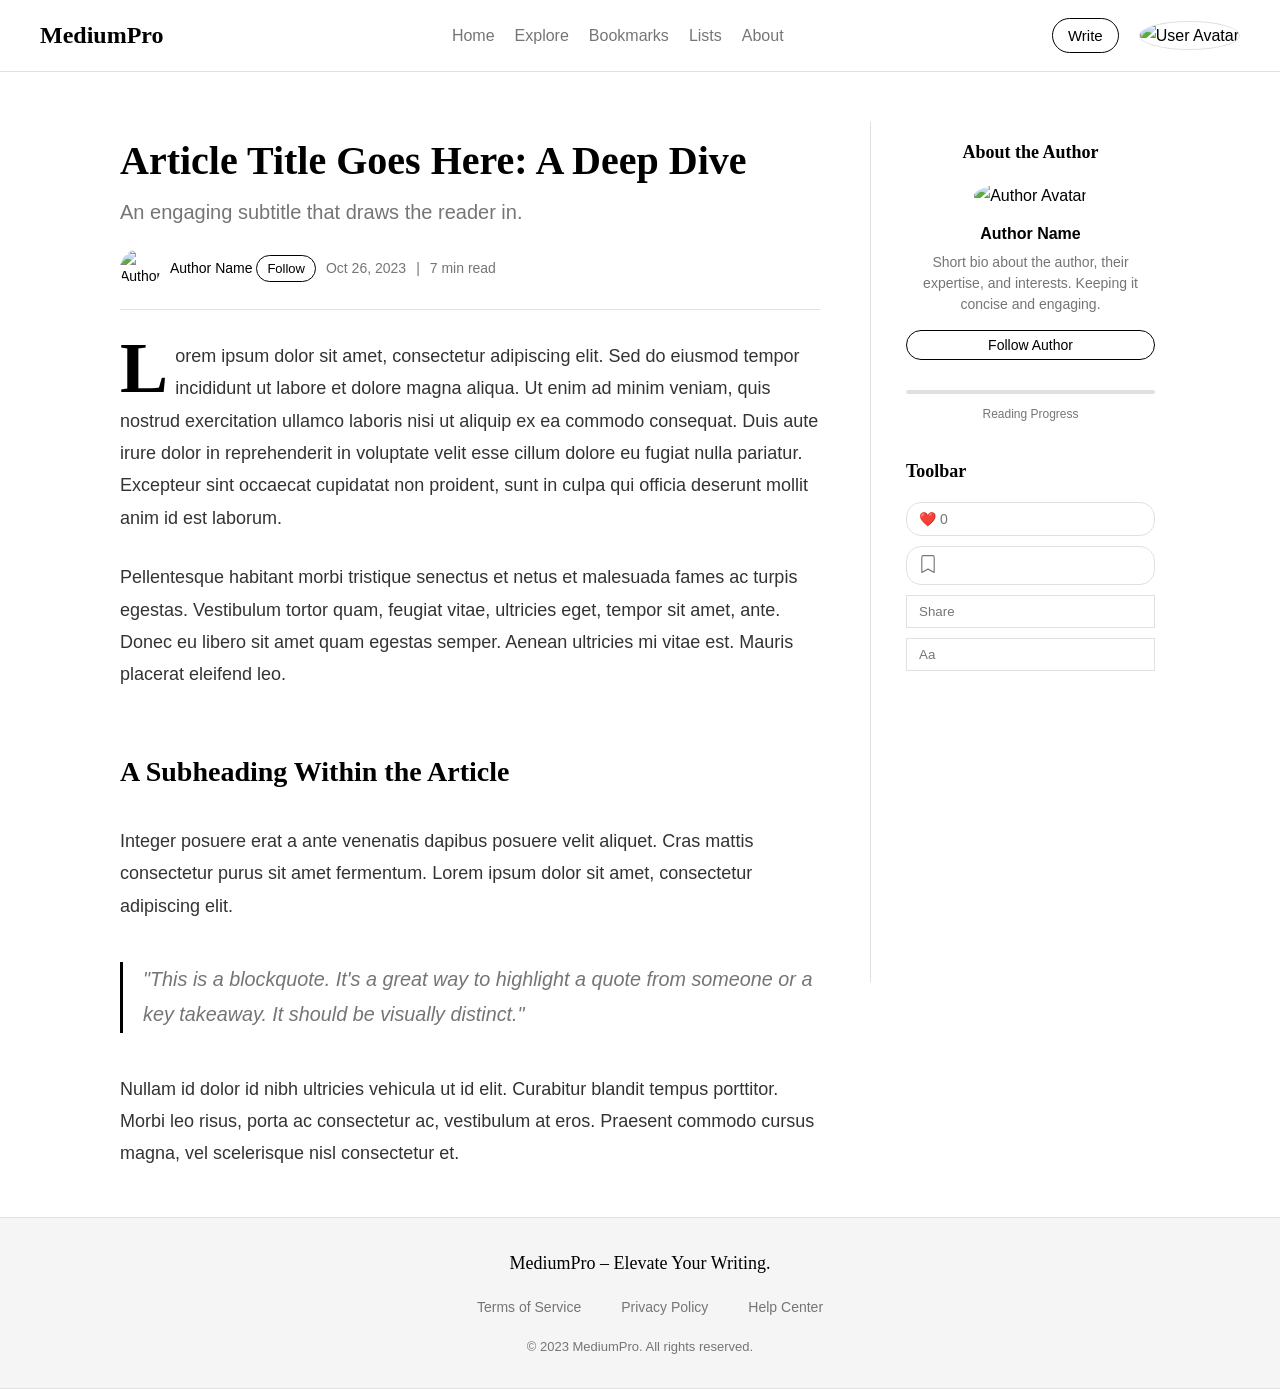
==== article.html @ f24d194e "feat: Implement MediumPro UI foundation and core features This commit establishes the foundational H" ====
<!DOCTYPE html>
<html lang="en">
<head>
    <meta charset="UTF-8">
    <meta name="viewport" content="width=device-width, initial-scale=1.0">
    <title>Article Title - MediumPro</title>
    <link rel="stylesheet" href="style.css">
</head>
<body>
<header>
    <div class="container header-flex">
        <div class="logo">
            <a href="index.html">MediumPro</a>
        </div>
        <nav>
            <ul>
                <li><a href="index.html">Home</a></li>
                <li><a href="#">Explore</a></li>
                <li><a href="#">Bookmarks</a></li>
                <li><a href="#">Lists</a></li>
                <li><a href="#">About</a></li>
            </ul>
        </nav>
        <div class="header-actions">
            <button class="write-button">Write</button>
            <div class="user-avatar-dropdown">
                <img src="https://via.placeholder.com/40" alt="User Avatar" class="avatar">
                <!-- Dropdown content will be added later -->
            </div>
        </div>
    </div>
</header>

<main class="article-page container"> <!-- Add .container for max-width, but override for full-width column if needed -->
    <div class="article-content-wrapper">
        <article class="main-article-content">
            <header class="article-header">
                <h1>Article Title Goes Here: A Deep Dive</h1>
                <p class="article-subtitle">An engaging subtitle that draws the reader in.</p>
                <div class="article-meta-detailed">
                    <div class="author-info-detailed">
                        <img src="https://via.placeholder.com/40" alt="Author Avatar" class="author-avatar-detailed">
                        <div>
                            <span>Author Name</span>
                            <button class="follow-button-article">Follow</button>
                        </div>
                    </div>
                    <span>Oct 26, 2023</span> | <span>7 min read</span>
                </div>
            </header>

            <div class="article-body">
                <p><span class="drop-cap">L</span>orem ipsum dolor sit amet, consectetur adipiscing elit. Sed do eiusmod tempor incididunt ut labore et dolore magna aliqua. Ut enim ad minim veniam, quis nostrud exercitation ullamco laboris nisi ut aliquip ex ea commodo consequat. Duis aute irure dolor in reprehenderit in voluptate velit esse cillum dolore eu fugiat nulla pariatur. Excepteur sint occaecat cupidatat non proident, sunt in culpa qui officia deserunt mollit anim id est laborum.</p>
                <p>Pellentesque habitant morbi tristique senectus et netus et malesuada fames ac turpis egestas. Vestibulum tortor quam, feugiat vitae, ultricies eget, tempor sit amet, ante. Donec eu libero sit amet quam egestas semper. Aenean ultricies mi vitae est. Mauris placerat eleifend leo.</p>
                <h2>A Subheading Within the Article</h2>
                <p>Integer posuere erat a ante venenatis dapibus posuere velit aliquet. Cras mattis consectetur purus sit amet fermentum. Lorem ipsum dolor sit amet, consectetur adipiscing elit.</p>
                <blockquote>
                    "This is a blockquote. It's a great way to highlight a quote from someone or a key takeaway. It should be visually distinct."
                </blockquote>
                <p>Nullam id dolor id nibh ultricies vehicula ut id elit. Curabitur blandit tempus porttitor. Morbi leo risus, porta ac consectetur ac, vestibulum at eros. Praesent commodo cursus magna, vel scelerisque nisl consectetur et.</p>
            </div>
        </article>

        <aside class="sticky-sidebar">
            <div class="sidebar-content">
                <div class="author-bio-sidebar">
                    <h4>About the Author</h4>
                    <img src="https://via.placeholder.com/60" alt="Author Avatar" class="author-avatar-bio">
                    <h5>Author Name</h5>
                    <p>Short bio about the author, their expertise, and interests. Keeping it concise and engaging.</p>
                    <button class="follow-button">Follow Author</button>
                </div>
                <div class="reading-progress">
                    <div class="progress-bar-container">
                        <div class="progress-bar" id="articleProgressBar"></div>
                    </div>
                    <span>Reading Progress</span>
                </div>
                 <div class="floating-toolbar-placeholder-sidebar">
                    <h4>Toolbar</h4>
                    <button class="clap-button">❤️ <span class="clap-count-val">0</span></button>
                    <button class="bookmark-button">
                        <svg xmlns="http://www.w3.org/2000/svg" width="16" height="16" fill="currentColor" class="bi bi-bookmark" viewBox="0 0 16 16">
                            <path d="M2 2a2 2 0 0 1 2-2h8a2 2 0 0 1 2 2v13.5a.5.5 0 0 1-.777.416L8 13.101l-5.223 2.815A.5.5 0 0 1 2 15.5V2zm2-1a1 1 0 0 0-1 1v12.566l4.723-2.482a.5.5 0 0 1 .554 0L13 14.566V2a1 1 0 0 0-1-1H4z"/>
                        </svg>
                    </button>
                     <button class="share-button">Share</button>
                     <button class="font-size-button">Aa</button>
                </div>
            </div>
        </aside>
    </div>

    <!-- Floating toolbar (alternative position, could be activated by JS on scroll) -->
    <!-- For now, the elements are in the sidebar for simplicity -->
    <!-- <div class="floating-toolbar-bottom"> ... </div> -->
</main>

<footer>
    <div class="container footer-content">
        <p class="footer-logo">MediumPro – Elevate Your Writing.</p>
        <nav class="footer-nav">
            <ul>
                <li><a href="#">Terms of Service</a></li>
                <li><a href="#">Privacy Policy</a></li>
                <li><a href="#">Help Center</a></li>
            </ul>
        </nav>
        <p class="copyright">&copy; 2023 MediumPro. All rights reserved.</p>
    </div>
</footer>

    <script src="script.js"></script>
</body>
</html>
---- style.css ----
/* Basic Reset - Ensure this is at the top */
* {
    margin: 0;
    padding: 0;
    box-sizing: border-box;
}

body {
    /* Font Choices */
    /* Headlines: Bold serif (e.g., Charter, Georgia) */
    /* Body Text: Clean sans-serif (e.g., Inter, Helvetica Neue) */
    font-family: 'Helvetica Neue', Helvetica, Arial, sans-serif; /* Default body font */
    color: var(--black);
    background-color: var(--white);
    line-height: 1.7; /* Generous line height for readability */
    -webkit-font-smoothing: antialiased; /* Smoother fonts on WebKit */
    -moz-osx-font-smoothing: grayscale; /* Smoother fonts on Firefox */
}

/* Monochrome Palette Variables - Ensure this is defined */
:root {
    --black: #000000;
    --white: #FFFFFF;
    --background-accent: #F5F5F5;
    --divider-color: #E0E0E0;
    --text-light-gray: #757575;
    --dark-background: #111111;
    --dark-text: #EEEEEE;
    /* Font Stacks */
    --font-serif: Georgia, 'Times New Roman', Times, serif;
    --font-sans-serif: 'Helvetica Neue', Helvetica, Arial, sans-serif;
}

/* Apply serif font to headlines */
h1, h2, h3, h4, h5, h6 {
    font-family: var(--font-serif);
    font-weight: bold; /* Bold for authority */
    margin-bottom: 0.75em; /* Generous whitespace */
}

/* Specific headline styles if not already covered */
.logo a {
    font-family: var(--font-serif); /* MediumPro logo */
    font-size: 24px;
    font-weight: bold;
    color: var(--black);
}

.featured-article h1 {
    font-family: var(--font-serif);
    font-size: 48px; /* Already set, but ensure serif */
    line-height: 1.2;
}

.article-feed h2 {
    font-family: var(--font-serif);
    font-size: 32px; /* Already set, but ensure serif */
}

.article-card h3 {
    font-family: var(--font-serif);
    font-size: 22px; /* Already set, but ensure serif */
    line-height: 1.3;
}

/* Body text elements to use sans-serif explicitly if needed */
p, .excerpt, .article-metadata, nav ul li a, .card-meta, button, input, textarea, label {
    font-family: var(--font-sans-serif);
}

/* Line Length Control & Whitespace */
/* Apply to main content areas like article bodies and descriptions */
.container, .article-page article {
    max-width: 700px; /* Optimal reading comfort for main text column */
    margin-left: auto;
    margin-right: auto;
}

/* Override for full-width elements if .container is too narrow for them */
.header-flex, .hero-section .container /* Allow hero to be wider if design implies */ {
    max-width: 1200px; /* Previous container width for layout */
}
/* For article page, the main article text should be constrained */
.article-page > article { /* Direct child selector for article content */
    max-width: 700px;
    margin-left: auto;
    margin-right: auto;
    padding: 20px 0; /* Generous vertical padding */
}


/* Ensure a general padding for sections to contribute to whitespace */
section {
    padding-top: 40px;
    padding-bottom: 40px;
}

/* Adjustments for dark mode typography if needed */
body.dark-mode {
    color: var(--dark-text);
    background-color: var(--dark-background);
}

body.dark-mode .logo a,
body.dark-mode h1, body.dark-mode h2, body.dark-mode h3, body.dark-mode h4, body.dark-mode h5, body.dark-mode h6 {
    color: var(--dark-text);
}

body.dark-mode .featured-article h1 a {
    color: var(--dark-text);
}
body.dark-mode .article-card h3 a {
    color: var(--dark-text);
}

body.dark-mode nav ul li a {
    color: var(--text-light-gray); /* Or a slightly brighter gray for dark mode nav */
}
body.dark-mode nav ul li a:hover {
    color: var(--dark-text);
}

body.dark-mode .excerpt {
    color: #bbb; /* Adjust if current #aaa is too dark/light */
}

body.dark-mode .article-metadata, body.dark-mode .card-meta {
    color: #aaa;
}

/* Default link styles - ensure they are clear */
a {
    color: var(--black);
    text-decoration: none;
    font-weight: normal; /* Ensure links aren't bold by default unless specified */
}
a:hover {
    text-decoration: underline;
}
body.dark-mode a {
    color: var(--dark-text);
}

/* Re-check button font inheritance */
button {
    font-family: var(--font-sans-serif); /* Ensure buttons use sans-serif */
}

/* Basic structure for header, main, footer for now */
header, footer {
    padding: 20px;
    border-bottom: 1px solid var(--divider-color); /* Example of divider */
}

body.dark-mode header, body.dark-mode footer {
    border-bottom: 1px solid var(--black); /* Darker divider in dark mode */
}


main {
    padding: 20px;
}

/* Utility classes for theme */
.bg-accent {
    background-color: var(--background-accent);
}

.divider {
    border-bottom: 1px solid var(--divider-color);
}


/* All UI elements should be grayscale by default.
   Specific styles for buttons, icons will be added later
   but their base color should adhere to the monochrome theme. */
button, input, textarea {
    font-family: inherit;
    color: var(--black);
    background-color: var(--white);
    border: 1px solid var(--black); /* Default border for elements */
}

body.dark-mode button,
body.dark-mode input,
body.dark-mode textarea {
    color: var(--dark-text);
    background-color: var(--dark-background);
    border: 1px solid var(--dark-text);
}

/* Header Styles */
header {
    background-color: var(--white);
    border-bottom: 1px solid var(--divider-color);
    padding: 15px 0; /* Adjusted from previous 20px */
}

body.dark-mode header {
    background-color: var(--dark-background);
    border-bottom: 1px solid var(--black); /* Darker divider in dark mode */
}

.header-flex {
    display: flex;
    justify-content: space-between;
    align-items: center;
}

nav ul {
    list-style: none;
    display: flex;
}

nav ul li {
    margin-left: 20px;
}

nav ul li a {
    /* font-family is now var(--font-sans-serif) from above */
    color: var(--text-light-gray); /* Lighter for nav links */
    font-size: 16px;
}

nav ul li a:hover {
    color: var(--black);
    text-decoration: none;
}

.header-actions {
    display: flex;
    align-items: center;
}

.write-button {
    /* font-family is now var(--font-sans-serif) from above */
    background-color: var(--white);
    color: var(--black);
    border: 1px solid var(--black);
    padding: 8px 15px;
    border-radius: 20px; /* Rounded button */
    cursor: pointer;
    margin-right: 20px;
    font-size: 15px;
}

.write-button:hover {
    background-color: var(--black);
    color: var(--white);
}

body.dark-mode .write-button {
    background-color: var(--dark-background);
    color: var(--dark-text);
    border: 1px solid var(--dark-text);
}

body.dark-mode .write-button:hover {
    background-color: var(--dark-text);
    color: var(--dark-background);
}

.user-avatar-dropdown .avatar {
    width: 40px;
    height: 40px;
    border-radius: 50%;
    cursor: pointer;
    border: 1px solid var(--divider-color);
}

body.dark-mode .user-avatar-dropdown .avatar {
    border: 1px solid var(--text-light-gray);
}

/* Hero Section Styles */
.hero-section {
    background-color: var(--background-accent); /* Subtle accent background */
    padding: 60px 0; /* Adjusted from section default */
    text-align: center; /* Center the content */
}

body.dark-mode .hero-section {
    background-color: var(--black); /* Darker accent for dark mode */
}

/* .featured-article h1 already handled by global h1 and specific .featured-article h1 styles */
/* .article-metadata already handled by global p, .excerpt... rule */

/* Ensure the link in h1 is black in light mode and white in dark mode */
/* body .featured-article h1 a - covered by body.dark-mode .featured-article h1 a and default a */


/* Article Feed Styles */
.article-feed {
    padding: 40px 0; /* Adjusted from section default */
}

/* .article-feed h2 already handled by global h2 and specific .article-feed h2 styles */

.feed-grid {
    display: grid;
    grid-template-columns: repeat(auto-fill, minmax(300px, 1fr)); /* Responsive grid */
    gap: 30px;
}

.article-card {
    background-color: var(--white);
    border: 1px solid var(--divider-color);
    border-radius: 8px;
    overflow: hidden; /* Ensures content respects border radius */
    transition: box-shadow 0.3s ease, border-color 0.3s ease;
    box-shadow: 0 2px 5px rgba(0,0,0,0.05);
}

.article-card:hover {
    border-color: var(--black);
    box-shadow: 0 4px 10px rgba(0,0,0,0.1);
}

body.dark-mode .article-card {
    background-color: var(--dark-background);
    border: 1px solid var(--text-light-gray);
    box-shadow: 0 2px 5px rgba(255,255,255,0.05);
}

body.dark-mode .article-card:hover {
    border-color: var(--dark-text);
    box-shadow: 0 4px 10px rgba(255,255,255,0.1);
}

.card-content {
    padding: 20px;
}

/* .article-card h3 already handled by global h3 and specific .article-card h3 styles */
/* .excerpt already handled by global p, .excerpt... rule */

.author-info {
    display: flex;
    align-items: center;
    margin-bottom: 15px;
    font-size: 14px;
    color: var(--black);
    font-family: var(--font-sans-serif); /* Explicitly sans-serif */
}

body.dark-mode .author-info {
    color: var(--dark-text);
}

.author-avatar {
    width: 30px;
    height: 30px;
    border-radius: 50%;
    margin-right: 10px;
    border: 1px solid var(--divider-color);
}

body.dark-mode .author-avatar {
    border-color: var(--text-light-gray);
}

/* .card-meta already handled by global p, .excerpt... rule */

.clap-count {
    /* Style for clap count, potentially with icon later */
}

/* Functional UI Elements */

/* Search Bar */
.search-bar {
    display: flex;
    align-items: center;
    margin-right: 15px;
}

.search-bar input[type="search"] {
    padding: 8px 12px;
    border: 1px solid var(--divider-color);
    border-right: none;
    border-radius: 20px 0 0 20px; /* Rounded input left side */
    font-size: 14px;
    background-color: var(--background-accent);
    color: var(--black);
    outline: none;
}

.search-bar input[type="search"]::placeholder {
    color: var(--text-light-gray);
}

.search-bar button[type="submit"] {
    padding: 8px 10px;
    border: 1px solid var(--divider-color);
    border-left: none;
    background-color: var(--background-accent);
    color: var(--black);
    cursor: pointer;
    border-radius: 0 20px 20px 0; /* Rounded button right side */
    display: flex;
    align-items: center;
    justify-content: center;
}

.search-bar button[type="submit"] svg {
    fill: var(--black);
}

body.dark-mode .search-bar input[type="search"] {
    background-color: #222; /* Darker accent for search input */
    color: var(--dark-text);
    border-color: var(--text-light-gray);
}

body.dark-mode .search-bar input[type="search"]::placeholder {
    color: #888;
}

body.dark-mode .search-bar button[type="submit"] {
    background-color: #222;
    color: var(--dark-text);
    border-color: var(--text-light-gray);
}

body.dark-mode .search-bar button[type="submit"] svg {
    fill: var(--dark-text);
}

/* Dark Mode Toggle Button */
.dark-mode-toggle {
    padding: 8px 12px;
    border: 1px solid var(--black);
    border-radius: 20px;
    background-color: var(--white);
    color: var(--black);
    cursor: pointer;
    font-size: 14px;
    margin-right: 15px;
    font-family: var(--font-sans-serif); /* Ensure sans-serif */
}

.dark-mode-toggle:hover {
    background-color: var(--black);
    color: var(--white);
}

body.dark-mode .dark-mode-toggle {
    background-color: var(--dark-background);
    color: var(--dark-text);
    border: 1px solid var(--dark-text);
}

body.dark-mode .dark-mode-toggle:hover {
    background-color: var(--dark-text);
    color: var(--dark-background);
}

/* Action Buttons on Cards */
.card-actions {
    display: flex;
    align-items: center;
    gap: 10px; /* Space between buttons */
    margin-top: 15px; /* Space above the buttons */
    padding-top: 15px;
    border-top: 1px solid var(--divider-color);
}

body.dark-mode .card-actions {
    border-top-color: var(--text-light-gray);
}

.follow-button, .clap-button, .bookmark-button {
    padding: 6px 12px;
    border-radius: 15px;
    font-size: 14px;
    cursor: pointer;
    background-color: transparent;
    display: inline-flex;
    align-items: center;
    justify-content: center;
    font-family: var(--font-sans-serif); /* Ensure sans-serif */
}

/* Follow Button: Outlined black */
.follow-button {
    border: 1px solid var(--black);
    color: var(--black);
}

.follow-button:hover {
    background-color: var(--black);
    color: var(--white);
}

body.dark-mode .follow-button {
    border: 1px solid var(--dark-text);
    color: var(--dark-text);
}

body.dark-mode .follow-button:hover {
    background-color: var(--dark-text);
    color: var(--dark-background);
}

/* Clap Button: Animated fill-from-bottom (placeholder styling for now) */
.clap-button {
    border: 1px solid var(--text-light-gray);
    color: var(--text-light-gray);
    gap: 5px; /* Space between icon and count */
}

.clap-button:hover {
    border-color: var(--black);
    color: var(--black);
}

/* Basic fill effect on hover for now, true animation later */
.clap-button.clapped, .clap-button:active {
    background-color: var(--black); /* Simulating fill */
    color: var(--white);
    border-color: var(--black);
}


body.dark-mode .clap-button {
    border-color: #888;
    color: #888;
}

body.dark-mode .clap-button:hover {
    border-color: var(--dark-text);
    color: var(--dark-text);
}

body.dark-mode .clap-button.clapped, body.dark-mode .clap-button:active {
    background-color: var(--dark-text);
    color: var(--dark-background);
    border-color: var(--dark-text);
}


/* Bookmark Button: Simple bookmark icon */
.bookmark-button {
    border: 1px solid transparent; /* Borderless, icon only */
    color: var(--text-light-gray);
    padding: 5px; /* Small padding for icon */
}

.bookmark-button svg {
    width: 18px; /* Slightly larger icon */
    height: 18px;
    fill: currentColor;
}

.bookmark-button:hover, .bookmark-button.bookmarked {
    color: var(--black);
}

body.dark-mode .bookmark-button {
    color: #888;
}

body.dark-mode .bookmark-button:hover, body.dark-mode .bookmark-button.bookmarked {
    color: var(--dark-text);
}

/* Remove clap count from .card-meta if it's now in .clap-button */
.card-meta .clap-count {
    display: none;
}

/* Article Page Design */
.article-page.container {
    max-width: 1100px; /* Wider container for article page layout with sidebar */
}

.article-content-wrapper {
    display: flex;
    gap: 40px; /* Space between article and sidebar */
    padding-top: 30px;
}

.main-article-content {
    flex: 3; /* Article takes more space */
    max-width: 700px; /* Constrain text width for readability */
    margin: 0 auto; /* Center if sidebar is not present or on small screens */
}

.article-header {
    margin-bottom: 30px;
    border-bottom: 1px solid var(--divider-color);
    padding-bottom: 20px;
}

body.dark-mode .article-header {
    border-bottom-color: var(--text-light-gray);
}

.article-header h1 {
    font-size: 40px; /* Slightly smaller than hero headline */
    font-family: var(--font-serif);
    color: var(--black);
    line-height: 1.2;
    margin-bottom: 10px;
}

.article-subtitle {
    font-size: 20px;
    color: var(--text-light-gray);
    font-family: var(--font-sans-serif);
    margin-bottom: 20px;
}

.article-meta-detailed {
    font-size: 14px;
    color: var(--text-light-gray);
    display: flex;
    align-items: center;
    gap: 10px;
}

.author-info-detailed {
    display: flex;
    align-items: center;
    gap: 10px;
    color: var(--black);
}
body.dark-mode .author-info-detailed {
    color: var(--dark-text);
}

.author-avatar-detailed {
    width: 40px;
    height: 40px;
    border-radius: 50%;
}

.follow-button-article { /* Specific follow button for article header */
    font-size: 13px;
    padding: 5px 10px;
    border: 1px solid var(--black);
    color: var(--black);
    background-color: transparent;
    border-radius: 15px;
    cursor: pointer;
    font-family: var(--font-sans-serif);
}
.follow-button-article:hover {
    background-color: var(--black);
    color: var(--white);
}
body.dark-mode .follow-button-article {
    border-color: var(--dark-text);
    color: var(--dark-text);
}
body.dark-mode .follow-button-article:hover {
    background-color: var(--dark-text);
    color: var(--dark-background);
}


body.dark-mode .article-header h1 {
    color: var(--dark-text);
}
body.dark-mode .article-subtitle, body.dark-mode .article-meta-detailed {
    color: #aaa;
}


.article-body {
    font-size: 18px; /* Comfortable reading size */
    line-height: 1.8; /* Increased line height for article body */
    color: #333; /* Slightly softer black for body text */
}

body.dark-mode .article-body {
    color: #ccc; /* Softer white for dark mode body text */
}

.article-body p {
    margin-bottom: 1.5em;
    font-family: var(--font-sans-serif); /* Ensure sans-serif for body */
}

.article-body h2 { /* Subheadings within article */
    font-size: 28px;
    font-family: var(--font-serif);
    margin-top: 2em;
    margin-bottom: 1em;
    color: var(--black);
}
body.dark-mode .article-body h2 {
    color: var(--dark-text);
}

.drop-cap {
    float: left;
    font-size: 4em; /* Large drop cap */
    line-height: 0.8em;
    margin-right: 0.1em;
    margin-bottom: -0.1em; /* Adjust alignment */
    font-family: var(--font-serif);
    color: var(--black);
    font-weight: bold;
}
body.dark-mode .drop-cap {
    color: var(--dark-text);
}

blockquote {
    margin: 2em 0;
    padding-left: 20px;
    border-left: 3px solid var(--black);
    font-style: italic;
    font-size: 1.1em; /* Slightly larger for emphasis */
    color: var(--text-light-gray);
}
body.dark-mode blockquote {
    border-left-color: var(--dark-text);
    color: #aaa;
}

/* Sticky Sidebar */
.sticky-sidebar {
    flex: 1;
    max-width: 300px; /* Max width for sidebar */
    position: sticky;
    top: 20px; /* Adjust based on header height if header is also sticky */
    height: calc(100vh - 40px); /* Example height, adjust as needed */
    overflow-y: auto; /* If content overflows */
    padding-left: 20px; /* Some space from the article */
    border-left: 1px solid var(--divider-color);
}

body.dark-mode .sticky-sidebar {
    border-left-color: var(--text-light-gray);
}

.sidebar-content {
    padding: 15px;
}
.sidebar-content h4 {
    font-family: var(--font-serif);
    font-size: 18px;
    margin-bottom: 15px;
    color: var(--black);
}
body.dark-mode .sidebar-content h4 {
    color: var(--dark-text);
}


.author-bio-sidebar {
    margin-bottom: 30px;
    text-align: center; /* Center bio content */
}
.author-avatar-bio {
    width: 80px;
    height: 80px;
    border-radius: 50%;
    margin-bottom: 10px;
}
.author-bio-sidebar h5 {
    font-size: 16px;
    font-family: var(--font-sans-serif); /* Name can be sans-serif here */
    font-weight: bold;
    margin-bottom: 5px;
    color: var(--black);
}
.author-bio-sidebar p {
    font-size: 14px;
    color: var(--text-light-gray);
    margin-bottom: 15px;
    line-height: 1.5;
}
body.dark-mode .author-bio-sidebar h5 {
    color: var(--dark-text);
}
body.dark-mode .author-bio-sidebar p {
    color: #aaa;
}
/* Use existing .follow-button style or create a new one if needed */
.author-bio-sidebar .follow-button {
    width: 100%; /* Full width follow button */
}


/* Reading Progress Indicator */
.reading-progress {
    margin-bottom: 30px;
    text-align: center;
}
.progress-bar-container {
    width: 100%;
    height: 4px;
    background-color: var(--divider-color);
    border-radius: 2px;
    margin-bottom: 5px;
}
.progress-bar {
    width: 0%; /* Will be updated by JS */
    height: 100%;
    background-color: var(--black);
    border-radius: 2px;
}
body.dark-mode .progress-bar {
    background-color: var(--dark-text);
}
.reading-progress span {
    font-size: 12px;
    color: var(--text-light-gray);
}

/* Floating Toolbar (Placeholder in Sidebar) */
.floating-toolbar-placeholder-sidebar {
    /* Styles for the toolbar elements if they are kept in sidebar */
}
.floating-toolbar-placeholder-sidebar button {
    display: block; /* Stack buttons */
    width: 100%;
    margin-bottom: 10px;
    text-align: left;
    font-family: var(--font-sans-serif);
}
.floating-toolbar-placeholder-sidebar .clap-button,
.floating-toolbar-placeholder-sidebar .bookmark-button,
.floating-toolbar-placeholder-sidebar .share-button,
.floating-toolbar-placeholder-sidebar .font-size-button {
    border: 1px solid var(--divider-color);
    padding: 8px 12px;
    color: var(--text-light-gray);
    background-color: var(--white);
}
.floating-toolbar-placeholder-sidebar .bookmark-button svg {
    fill: var(--text-light-gray);
}

.floating-toolbar-placeholder-sidebar button:hover {
    border-color: var(--black);
    color: var(--black);
}
.floating-toolbar-placeholder-sidebar button:hover svg {
    fill: var(--black);
}

body.dark-mode .floating-toolbar-placeholder-sidebar button {
    border-color: var(--text-light-gray);
    color: #aaa;
    background-color: var(--dark-background);
}
body.dark-mode .floating-toolbar-placeholder-sidebar .bookmark-button svg {
    fill: #aaa;
}
body.dark-mode .floating-toolbar-placeholder-sidebar button:hover {
    border-color: var(--dark-text);
    color: var(--dark-text);
}
body.dark-mode .floating-toolbar-placeholder-sidebar button:hover svg {
    fill: var(--dark-text);
}


/* Responsive: On smaller screens, stack article and sidebar */
@media (max-width: 992px) {
    .article-content-wrapper {
        flex-direction: column;
    }
    .main-article-content {
        width: 100%;
        max-width: 100%; /* Allow full width */
        margin: 0;
    }
    .sticky-sidebar {
        position: static; /* Disable sticky */
        height: auto;
        max-width: 100%;
        border-left: none;
        padding-left: 0;
        border-top: 1px solid var(--divider-color);
        margin-top: 30px;
        padding-top: 30px;
    }
    body.dark-mode .sticky-sidebar {
        border-top-color: var(--text-light-gray);
    }
}

/* Footer Styles */
footer {
    background-color: var(--background-accent); /* Light gray background */
    color: var(--text-light-gray);
    padding: 30px 0;
    border-top: 1px solid var(--divider-color);
    text-align: center; /* Center content by default */
}

body.dark-mode footer {
    background-color: #1a1a1a; /* Slightly lighter than pure black for footer bg */
    color: #aaa;
    border-top: 1px solid #333; /* Darker divider */
}

.footer-content {
    /* Container already handles max-width and centering */
}

.footer-logo {
    font-size: 18px;
    font-family: var(--font-serif); /* Use serif for the tagline */
    color: var(--black);
    margin-bottom: 15px;
}

body.dark-mode .footer-logo {
    color: var(--dark-text);
}

.footer-nav ul {
    list-style: none;
    padding: 0;
    margin: 0 0 15px 0;
    display: flex;
    justify-content: center;
    gap: 20px; /* Space between links */
}

.footer-nav ul li a {
    font-size: 14px;
    color: var(--text-light-gray);
    font-family: var(--font-sans-serif);
}

.footer-nav ul li a:hover {
    color: var(--black);
    text-decoration: underline;
}

body.dark-mode .footer-nav ul li a {
    color: #aaa;
}

body.dark-mode .footer-nav ul li a:hover {
    color: var(--dark-text);
}

.copyright {
    font-size: 13px;
    color: var(--text-light-gray);
    font-family: var(--font-sans-serif);
}

body.dark-mode .copyright {
    color: #888;
}
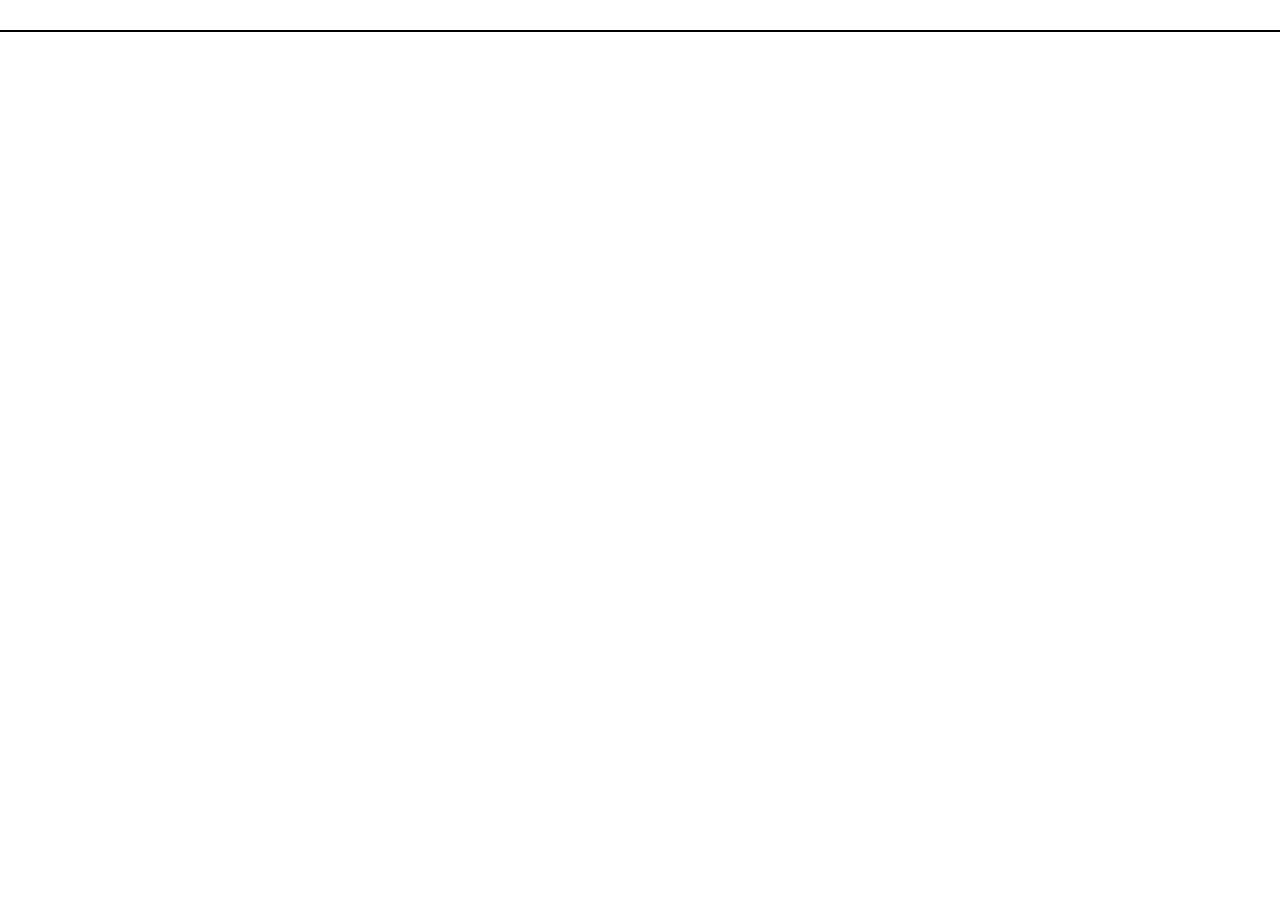
==== commit 62224215: "feat: Implement MediumPro platform with algorithmic feed and B&W theme This commit completes the imp" ====
--- a/article.html
+++ b/article.html
@@ -3,112 +3,26 @@
 <head>
     <meta charset="UTF-8">
     <meta name="viewport" content="width=device-width, initial-scale=1.0">
-    <title>Article Title - MediumPro</title>
+    <title>Article Title - MediumPro</title> <!-- Will be dynamic later -->
     <link rel="stylesheet" href="style.css">
 </head>
 <body>
-<header>
-    <div class="container header-flex">
-        <div class="logo">
-            <a href="index.html">MediumPro</a>
-        </div>
-        <nav>
-            <ul>
-                <li><a href="index.html">Home</a></li>
-                <li><a href="#">Explore</a></li>
-                <li><a href="#">Bookmarks</a></li>
-                <li><a href="#">Lists</a></li>
-                <li><a href="#">About</a></li>
-            </ul>
-        </nav>
-        <div class="header-actions">
-            <button class="write-button">Write</button>
-            <div class="user-avatar-dropdown">
-                <img src="https://via.placeholder.com/40" alt="User Avatar" class="avatar">
-                <!-- Dropdown content will be added later -->
-            </div>
-        </div>
-    </div>
-</header>
+    <header class="site-header">
+        <!-- Consistent Header -->
+    </header>
 
-<main class="article-page container"> <!-- Add .container for max-width, but override for full-width column if needed -->
-    <div class="article-content-wrapper">
-        <article class="main-article-content">
-            <header class="article-header">
-                <h1>Article Title Goes Here: A Deep Dive</h1>
-                <p class="article-subtitle">An engaging subtitle that draws the reader in.</p>
-                <div class="article-meta-detailed">
-                    <div class="author-info-detailed">
-                        <img src="https://via.placeholder.com/40" alt="Author Avatar" class="author-avatar-detailed">
-                        <div>
-                            <span>Author Name</span>
-                            <button class="follow-button-article">Follow</button>
-                        </div>
-                    </div>
-                    <span>Oct 26, 2023</span> | <span>7 min read</span>
-                </div>
-            </header>
+    <main class="article-page-content"> <!-- Renamed for clarity from potential 'article-page' if that was a container -->
+        <article>
+            <!-- Full-width text column for article -->
+        </article>
+        <aside class="sticky-sidebar"> <!-- This was from old plan, review if it fits new sidebar spec -->
+            <!-- This sidebar might be different from the main page's right-sidebar -->
+        </aside>
+    </main>
 
-            <div class="article-body">
-                <p><span class="drop-cap">L</span>orem ipsum dolor sit amet, consectetur adipiscing elit. Sed do eiusmod tempor incididunt ut labore et dolore magna aliqua. Ut enim ad minim veniam, quis nostrud exercitation ullamco laboris nisi ut aliquip ex ea commodo consequat. Duis aute irure dolor in reprehenderit in voluptate velit esse cillum dolore eu fugiat nulla pariatur. Excepteur sint occaecat cupidatat non proident, sunt in culpa qui officia deserunt mollit anim id est laborum.</p>
-                <p>Pellentesque habitant morbi tristique senectus et netus et malesuada fames ac turpis egestas. Vestibulum tortor quam, feugiat vitae, ultricies eget, tempor sit amet, ante. Donec eu libero sit amet quam egestas semper. Aenean ultricies mi vitae est. Mauris placerat eleifend leo.</p>
-                <h2>A Subheading Within the Article</h2>
-                <p>Integer posuere erat a ante venenatis dapibus posuere velit aliquet. Cras mattis consectetur purus sit amet fermentum. Lorem ipsum dolor sit amet, consectetur adipiscing elit.</p>
-                <blockquote>
-                    "This is a blockquote. It's a great way to highlight a quote from someone or a key takeaway. It should be visually distinct."
-                </blockquote>
-                <p>Nullam id dolor id nibh ultricies vehicula ut id elit. Curabitur blandit tempus porttitor. Morbi leo risus, porta ac consectetur ac, vestibulum at eros. Praesent commodo cursus magna, vel scelerisque nisl consectetur et.</p>
-            </div>
-        </article>
-
-        <aside class="sticky-sidebar">
-            <div class="sidebar-content">
-                <div class="author-bio-sidebar">
-                    <h4>About the Author</h4>
-                    <img src="https://via.placeholder.com/60" alt="Author Avatar" class="author-avatar-bio">
-                    <h5>Author Name</h5>
-                    <p>Short bio about the author, their expertise, and interests. Keeping it concise and engaging.</p>
-                    <button class="follow-button">Follow Author</button>
-                </div>
-                <div class="reading-progress">
-                    <div class="progress-bar-container">
-                        <div class="progress-bar" id="articleProgressBar"></div>
-                    </div>
-                    <span>Reading Progress</span>
-                </div>
-                 <div class="floating-toolbar-placeholder-sidebar">
-                    <h4>Toolbar</h4>
-                    <button class="clap-button">❤️ <span class="clap-count-val">0</span></button>
-                    <button class="bookmark-button">
-                        <svg xmlns="http://www.w3.org/2000/svg" width="16" height="16" fill="currentColor" class="bi bi-bookmark" viewBox="0 0 16 16">
-                            <path d="M2 2a2 2 0 0 1 2-2h8a2 2 0 0 1 2 2v13.5a.5.5 0 0 1-.777.416L8 13.101l-5.223 2.815A.5.5 0 0 1 2 15.5V2zm2-1a1 1 0 0 0-1 1v12.566l4.723-2.482a.5.5 0 0 1 .554 0L13 14.566V2a1 1 0 0 0-1-1H4z"/>
-                        </svg>
-                    </button>
-                     <button class="share-button">Share</button>
-                     <button class="font-size-button">Aa</button>
-                </div>
-            </div>
-        </aside>
-    </div>
-
-    <!-- Floating toolbar (alternative position, could be activated by JS on scroll) -->
-    <!-- For now, the elements are in the sidebar for simplicity -->
-    <!-- <div class="floating-toolbar-bottom"> ... </div> -->
-</main>
-
-<footer>
-    <div class="container footer-content">
-        <p class="footer-logo">MediumPro – Elevate Your Writing.</p>
-        <nav class="footer-nav">
-            <ul>
-                <li><a href="#">Terms of Service</a></li>
-                <li><a href="#">Privacy Policy</a></li>
-                <li><a href="#">Help Center</a></li>
-            </ul>
-        </nav>
-        <p class="copyright">&copy; 2023 MediumPro. All rights reserved.</p>
-    </div>
-</footer>
+    <footer class="site-footer">
+        <!-- Consistent Footer -->
+    </footer>
 
     <script src="script.js"></script>
 </body>
--- a/style.css
+++ b/style.css
@@ -1,46 +1,928 @@
-/* Basic Reset - Ensure this is at the top */
+/* Reset */
 * {
     margin: 0;
     padding: 0;
     box-sizing: border-box;
 }
 
-body {
-    /* Font Choices */
-    /* Headlines: Bold serif (e.g., Charter, Georgia) */
-    /* Body Text: Clean sans-serif (e.g., Inter, Helvetica Neue) */
-    font-family: 'Helvetica Neue', Helvetica, Arial, sans-serif; /* Default body font */
-    color: var(--black);
-    background-color: var(--white);
-    line-height: 1.7; /* Generous line height for readability */
-    -webkit-font-smoothing: antialiased; /* Smoother fonts on WebKit */
-    -moz-osx-font-smoothing: grayscale; /* Smoother fonts on Firefox */
-}
-
-/* Monochrome Palette Variables - Ensure this is defined */
+/* Define Deepseek font family placeholders */
+/* In a real scenario, @font-face would be used if font files are hosted,
+   or a <link> to a CDN if available. Since Deepseek is not standard,
+   we'll use common fallbacks but structure it as if 'Deepseek' is the primary. */
 :root {
+    --font-deepseek-bold: 'Deepseek Bold', Georgia, serif; /* Fallback to Georgia */
+    --font-deepseek-regular: 'Deepseek Regular', 'Helvetica Neue', Helvetica, Arial, sans-serif; /* Fallback to Helvetica Neue/Arial */
+
     --black: #000000;
     --white: #FFFFFF;
-    --background-accent: #F5F5F5;
-    --divider-color: #E0E0E0;
-    --text-light-gray: #757575;
-    --dark-background: #111111;
-    --dark-text: #EEEEEE;
-    /* Font Stacks */
-    --font-serif: Georgia, 'Times New Roman', Times, serif;
-    --font-sans-serif: 'Helvetica Neue', Helvetica, Arial, sans-serif;
-}
-
-/* Apply serif font to headlines */
+    /* Other grays from previous plan might be useful, but stick to B&W for now */
+    --background-accent: #F5F5F5; /* For subtle accents if absolutely needed, else avoid */
+    --divider-color: #E0E0E0;   /* For subtle dividers if absolutely needed, else avoid */
+
+    --dark-background: var(--black); /* True black for dark mode */
+    --dark-text: var(--white);   /* True white for dark mode text */
+}
+
+body {
+    font-family: var(--font-deepseek-regular);
+    background-color: var(--white);
+    color: var(--black);
+    line-height: 1.6;
+    display: flex; /* For sticky footer if needed, or general layout */
+    flex-direction: column; /* Stack header, main content, footer */
+    min-height: 100vh; /* Ensure footer can be at bottom */
+}
+
+/* Basic layout for main content area */
+.main-content-area {
+    display: flex;
+    flex: 1; /* Allows this area to grow and push footer down */
+    width: 100%;
+    max-width: 1200px; /* Example max width, adjust as needed */
+    margin: 0 auto; /* Center the content area */
+    padding: 20px; /* Example padding */
+}
+
+.feed-content {
+    flex: 3; /* Takes more space */
+}
+
+.right-sidebar {
+    flex: 1;
+    padding-left: 20px; /* Space from feed */
+    border-left: 1px solid var(--black); /* Strict B&W divider */
+}
+
+/* Dark mode base */
+body.dark-mode {
+    background-color: var(--dark-background);
+    color: var(--dark-text);
+}
+
+body.dark-mode .right-sidebar {
+    border-left: 1px solid var(--dark-text);
+}
+
+/* General Link Styling */
+a {
+    color: var(--black);
+    text-decoration: none;
+}
+a:hover {
+    text-decoration: underline;
+}
+body.dark-mode a {
+    color: var(--dark-text);
+}
+
+/* Placeholder for header and footer, will be detailed in next step */
+.site-header, .site-footer {
+    padding: 20px;
+    border-bottom: 1px solid var(--black); /* Header bottom border */
+}
+.site-footer {
+    border-top: 1px solid var(--black); /* Footer top border */
+    border-bottom: none;
+}
+
+body.dark-mode .site-header, body.dark-mode .site-footer {
+    border-color: var(--dark-text);
+}
+
+/* All images grayscale by default */
+img {
+    filter: grayscale(100%);
+}
+
+/* Feed Tabs */
+.feed-tabs {
+    margin-bottom: 20px;
+    border-bottom: 1px solid var(--black);
+    display: flex;
+}
+.tab-button {
+    font-family: var(--font-deepseek-regular);
+    font-size: 16px;
+    padding: 10px 15px;
+    background: none;
+    border: none;
+    border-bottom: 2px solid transparent;
+    color: var(--black); /* Use a slightly lighter/gray color for inactive tabs if allowed by "strict B&W" */
+    cursor: pointer;
+    opacity: 0.7;
+}
+.tab-button.active {
+    border-bottom: 2px solid var(--black);
+    color: var(--black);
+    font-weight: bold; /* Or use Deepseek Bold */
+    opacity: 1;
+}
+body.dark-mode .feed-tabs {
+    border-bottom-color: var(--dark-text);
+}
+body.dark-mode .tab-button {
+    color: var(--dark-text);
+    opacity: 0.7;
+}
+body.dark-mode .tab-button.active {
+    border-bottom-color: var(--dark-text);
+    color: var(--dark-text);
+}
+
+/* Article Card Item */
+.articles-list-container {
+    display: flex;
+    flex-direction: column;
+    gap: 30px; /* Space between cards */
+}
+
+.article-card-item {
+    border: 1px solid var(--black); /* Strict B&W border */
+    padding: 20px;
+    background-color: var(--white);
+}
+
+.article-tags {
+    margin-bottom: 10px;
+}
+.tag {
+    font-family: var(--font-deepseek-regular);
+    font-size: 12px;
+    background-color: var(--white); /* Strict B&W: no background color, or use black with white text if inverted */
+    color: var(--black);
+    padding: 3px 8px;
+    border: 1px solid var(--black);
+    border-radius: 15px; /* Rounded tags */
+    margin-right: 5px;
+    text-transform: uppercase; /* Or as desired */
+    display: inline-block; /* Ensure margin/padding is respected */
+}
+
+.article-title-feed {
+    font-family: var(--font-deepseek-bold);
+    font-size: 28px;
+    color: var(--black);
+    margin-bottom: 10px;
+}
+.article-title-feed a {
+    color: inherit; /* Takes color from h3 */
+    text-decoration: none;
+}
+.article-title-feed a:hover {
+    text-decoration: underline;
+}
+
+.article-excerpt-feed {
+    font-family: var(--font-deepseek-regular);
+    font-size: 18px;
+    color: var(--black); /* Strict B&W, no medium gray */
+    opacity: 0.8; /* Use opacity for lighter feel if needed */
+    margin-bottom: 15px;
+    line-height: 1.5;
+}
+
+.author-section-feed {
+    display: flex;
+    align-items: center;
+    margin-bottom: 15px;
+}
+.author-avatar-feed {
+    width: 40px;
+    height: 40px;
+    border-radius: 50%;
+    margin-right: 10px;
+    border: 1px solid var(--black); /* Image already grayscale via global img rule */
+}
+.author-details-feed {
+    display: flex;
+    flex-direction: column; /* Stack name and follow button */
+}
+.author-name-feed {
+    font-family: var(--font-deepseek-regular); /* Or bold if preferred */
+    font-size: 15px;
+    color: var(--black);
+    margin-bottom: 3px; /* Space before follow button */
+}
+.verified-badge {
+    color: var(--black); /* Or a subtle SVG checkmark */
+    font-size: 0.9em;
+    margin-left: 4px;
+}
+.follow-button-feed {
+    font-family: var(--font-deepseek-regular);
+    font-size: 13px;
+    color: var(--black);
+    background-color: var(--white);
+    border: 1px solid var(--black);
+    padding: 4px 10px;
+    border-radius: 15px;
+    cursor: pointer;
+    align-self: flex-start; /* Align to start of flex column */
+}
+.follow-button-feed:hover {
+    background-color: var(--black);
+    color: var(--white);
+}
+
+.article-meta-feed {
+    font-family: var(--font-deepseek-regular);
+    font-size: 13px;
+    color: var(--black);
+    opacity: 0.7; /* Lighter feel */
+    margin-bottom: 15px;
+}
+.article-meta-feed .separator {
+    margin: 0 5px;
+}
+
+.action-buttons-feed {
+    display: flex;
+    gap: 10px; /* Space between buttons */
+    border-top: 1px solid var(--black); /* Divider above actions */
+    padding-top: 15px;
+}
+.button-feed {
+    font-family: var(--font-deepseek-regular);
+    font-size: 14px;
+    background: none;
+    border: 1px solid var(--black); /* Or transparent if only icon */
+    color: var(--black);
+    padding: 6px 10px;
+    border-radius: 15px;
+    cursor: pointer;
+    display: flex;
+    align-items: center;
+    gap: 5px; /* Space between icon and text */
+}
+.button-feed:hover {
+    background-color: var(--black);
+    color: var(--white);
+}
+.button-feed .count {
+    font-size: 0.9em;
+}
+
+/* Dark Mode for Article Cards */
+body.dark-mode .article-card-item {
+    border-color: var(--dark-text);
+    background-color: var(--dark-background);
+}
+body.dark-mode .tag {
+    background-color: var(--dark-background);
+    color: var(--dark-text);
+    border-color: var(--dark-text);
+}
+body.dark-mode .article-title-feed,
+body.dark-mode .article-excerpt-feed,
+body.dark-mode .author-name-feed,
+body.dark-mode .verified-badge,
+body.dark-mode .article-meta-feed {
+    color: var(--dark-text);
+}
+body.dark-mode .follow-button-feed {
+    color: var(--dark-text);
+    background-color: var(--dark-background);
+    border-color: var(--dark-text);
+}
+body.dark-mode .follow-button-feed:hover {
+    background-color: var(--dark-text);
+    color: var(--dark-background);
+}
+body.dark-mode .action-buttons-feed {
+    border-top-color: var(--dark-text);
+}
+body.dark-mode .button-feed {
+    border-color: var(--dark-text);
+    color: var(--dark-text);
+}
+body.dark-mode .button-feed:hover {
+    background-color: var(--dark-text);
+    color: var(--dark-background);
+}
+body.dark-mode .author-avatar-feed {
+    border-color: var(--dark-text);
+}
+
+
+/* General Container for consistent width */
+.container {
+    width: 100%;
+    max-width: 1200px; /* Or your preferred max width */
+    margin: 0 auto;
+    padding: 0 20px; /* Horizontal padding */
+}
+
+/* Header Styles */
+.site-header {
+    background-color: var(--white);
+    color: var(--black);
+    /* padding and border-bottom are already defined in the initial .site-header rules */
+    padding-top: 15px; /* Specific vertical padding */
+    padding-bottom: 15px;
+}
+
+.header-container {
+    display: flex;
+    justify-content: space-between;
+    align-items: center;
+}
+
+.logo a {
+    font-family: var(--font-deepseek-bold);
+    font-size: 28px;
+    color: var(--black);
+    text-decoration: none;
+}
+
+.main-navigation ul {
+    list-style: none;
+    display: flex;
+    gap: 25px; /* Space between nav items */
+    padding: 0; /* Remove default padding */
+    margin: 0; /* Remove default margin */
+}
+
+.main-navigation ul li a {
+    font-family: var(--font-deepseek-regular);
+    font-size: 16px;
+    color: var(--black);
+    text-decoration: none;
+}
+
+.main-navigation ul li a:hover {
+    text-decoration: underline;
+}
+
+.header-actions {
+    display: flex;
+    align-items: center;
+    gap: 15px; /* Space between action items */
+}
+
+.search-form {
+    display: flex;
+    border: 1px solid var(--black);
+    border-radius: 20px; /* Rounded search bar */
+    overflow: hidden; /* Keep input/button inside rounded border */
+}
+
+.search-input {
+    font-family: var(--font-deepseek-regular);
+    border: none;
+    padding: 8px 12px;
+    background-color: var(--white);
+    color: var(--black);
+    outline: none;
+    font-size: 14px;
+}
+.search-input::placeholder {
+    color: var(--black); /* Strict B&W */
+    opacity: 0.7;
+}
+
+.search-button {
+    background-color: var(--white);
+    border: none;
+    color: var(--black);
+    padding: 0 10px; /* Adjust padding for icon */
+    cursor: pointer;
+    display: flex;
+    align-items: center;
+}
+.search-button svg {
+    fill: var(--black);
+}
+
+.dark-mode-toggle {
+    background: none;
+    border: none;
+    color: var(--black);
+    cursor: pointer;
+    font-size: 20px; /* Adjust icon size */
+    padding: 5px;
+}
+/* Initially show sun icon, hide moon */
+.dark-mode-toggle .icon-moon { display: none; }
+.dark-mode-toggle .icon-sun { display: inline; }
+
+.user-profile-icon a svg {
+    width: 28px;
+    height: 28px;
+    fill: var(--black);
+    display: block; /* Helps with alignment */
+}
+
+/* Footer Styles */
+.site-footer {
+    background-color: var(--white);
+    color: var(--black);
+    /* padding and border-top are already defined in the initial .site-footer rules */
+    padding-top: 30px; /* Specific vertical padding */
+    padding-bottom: 30px;
+    text-align: center;
+}
+
+.footer-navigation ul {
+    list-style: none;
+    display: flex;
+    justify-content: center;
+    gap: 20px;
+    margin-bottom: 15px;
+    padding: 0; /* Remove default padding */
+}
+
+.footer-navigation ul li a {
+    font-family: var(--font-deepseek-regular);
+    font-size: 14px;
+    color: var(--black);
+    text-decoration: none;
+}
+.footer-navigation ul li a:hover {
+    text-decoration: underline;
+}
+
+.copyright-text {
+    font-family: var(--font-deepseek-regular);
+    font-size: 13px;
+    color: var(--black);
+}
+
+/* Dark Mode Styles for Header & Footer */
+body.dark-mode .site-header {
+    background-color: var(--dark-background);
+    color: var(--dark-text);
+    /* border-bottom-color is already handled by body.dark-mode .site-header */
+}
+
+body.dark-mode .logo a,
+body.dark-mode .main-navigation ul li a,
+body.dark-mode .dark-mode-toggle { /* Removed user-profile-icon a svg as color is for text, fill for svg */
+    color: var(--dark-text);
+}
+
+body.dark-mode .user-profile-icon a svg {
+     fill: var(--dark-text); /* Specifically for SVG fill */
+}
+
+
+body.dark-mode .search-form {
+    border-color: var(--dark-text);
+}
+body.dark-mode .search-input {
+    background-color: var(--dark-background);
+    color: var(--dark-text);
+}
+body.dark-mode .search-input::placeholder {
+    color: var(--dark-text);
+    opacity: 0.7;
+}
+body.dark-mode .search-button {
+    background-color: var(--dark-background);
+    color: var(--dark-text);
+}
+body.dark-mode .search-button svg {
+    fill: var(--dark-text);
+}
+
+/* Dark mode: show moon icon, hide sun */
+body.dark-mode .dark-mode-toggle .icon-moon { display: inline; }
+body.dark-mode .dark-mode-toggle .icon-sun { display: none; }
+
+body.dark-mode .site-footer {
+    background-color: var(--dark-background);
+    color: var(--dark-text);
+    /* border-top-color is already handled by body.dark-mode .site-footer */
+}
+
+body.dark-mode .footer-navigation ul li a,
+body.dark-mode .copyright-text {
+    color: var(--dark-text);
+}
+
+/* Right Sidebar General */
+.right-sidebar {
+    /* flex: 1; padding-left: 20px; border-left: 1px solid var(--black); */ /* Already defined */
+    /* Ensure the global img filter: grayscale(100%) is active */
+}
+
+.sidebar-section {
+    margin-bottom: 30px;
+}
+
+.sidebar-title {
+    font-family: var(--font-deepseek-bold);
+    font-size: 18px; /* Or adjust as needed */
+    color: var(--black);
+    margin-bottom: 15px;
+    padding-bottom: 10px;
+    border-bottom: 1px solid var(--black);
+}
+
+/* Trending on MediumPro */
+.trending-list {
+    list-style: none;
+    padding-left: 0;
+    margin: 0; /* Reset default margin */
+}
+.trending-list li {
+    display: flex;
+    align-items: flex-start; /* Align number with top of text */
+    margin-bottom: 15px;
+    gap: 10px;
+}
+.trending-number {
+    font-family: var(--font-deepseek-bold);
+    font-size: 20px;
+    color: var(--black);
+    opacity: 0.5; /* Lighter number */
+    line-height: 1.2; /* Align with text better */
+}
+.trending-content .trending-title {
+    font-family: var(--font-deepseek-regular); /* Or bold if preferred */
+    font-size: 15px;
+    color: var(--black);
+    text-decoration: none;
+    display: block; /* For margin-bottom */
+    margin-bottom: 3px;
+}
+.trending-content .trending-title:hover {
+    text-decoration: underline;
+}
+.trending-author {
+    font-family: var(--font-deepseek-regular);
+    font-size: 13px;
+    color: var(--black);
+    opacity: 0.7;
+}
+
+/* Recommended Topics */
+.topics-list {
+    list-style: none;
+    padding-left: 0;
+    display: flex;
+    flex-wrap: wrap; /* Allow tags to wrap */
+    gap: 8px;
+    margin: 0; /* Reset default margin */
+}
+.topic-tag { /* Re-use .tag style if it's identical, or make specific */
+    font-family: var(--font-deepseek-regular);
+    font-size: 13px;
+    background-color: var(--white);
+    color: var(--black);
+    padding: 5px 10px;
+    border: 1px solid var(--black);
+    border-radius: 15px;
+    text-decoration: none;
+    display: inline-block; /* Ensure padding/hover works well */
+}
+.topic-tag:hover {
+    background-color: var(--black);
+    color: var(--white);
+    text-decoration: none;
+}
+
+/* Who to follow */
+.follow-suggestions-list {
+    list-style: none;
+    padding-left: 0;
+    margin: 0; /* Reset default margin */
+}
+.follow-suggestions-list li {
+    display: flex;
+    align-items: center;
+    margin-bottom: 15px;
+    gap: 10px;
+}
+.suggest-avatar {
+    width: 40px;
+    height: 40px;
+    border-radius: 50%;
+    border: 1px solid var(--black); /* Avatar already grayscale */
+}
+.suggest-info {
+    flex-grow: 1; /* Allow info to take available space */
+}
+.suggest-name {
+    font-family: var(--font-deepseek-bold);
+    font-size: 15px;
+    color: var(--black);
+    text-decoration: none;
+    display: block;
+}
+.suggest-name:hover {
+    text-decoration: underline;
+}
+.suggest-bio {
+    font-family: var(--font-deepseek-regular);
+    font-size: 13px;
+    color: var(--black);
+    opacity: 0.7;
+    display: block;
+}
+.follow-button-sidebar { /* Can reuse .follow-button-feed if identical */
+    font-family: var(--font-deepseek-regular);
+    font-size: 13px;
+    color: var(--black);
+    background-color: var(--white);
+    border: 1px solid var(--black);
+    padding: 5px 12px;
+    border-radius: 15px;
+    cursor: pointer;
+    white-space: nowrap; /* Prevent "Follow" from wrapping */
+}
+.follow-button-sidebar:hover {
+    background-color: var(--black);
+    color: var(--white);
+}
+
+/* Dark Mode for Sidebar */
+body.dark-mode .sidebar-title {
+    color: var(--dark-text);
+    border-bottom-color: var(--dark-text);
+}
+body.dark-mode .trending-number {
+    opacity: 0.6; /* Adjust opacity for dark mode if needed */
+}
+body.dark-mode .trending-number, /* Ensure trending number color is also dark text */
+body.dark-mode .trending-content .trending-title,
+body.dark-mode .trending-author {
+    color: var(--dark-text);
+}
+body.dark-mode .topic-tag {
+    background-color: var(--dark-background);
+    color: var(--dark-text);
+    border-color: var(--dark-text);
+}
+body.dark-mode .topic-tag:hover {
+    background-color: var(--dark-text);
+    color: var(--dark-background);
+}
+body.dark-mode .suggest-avatar {
+    border-color: var(--dark-text);
+}
+body.dark-mode .suggest-name,
+body.dark-mode .suggest-bio {
+    color: var(--dark-text);
+}
+body.dark-mode .follow-button-sidebar {
+    color: var(--dark-text);
+    background-color: var(--dark-background);
+    border-color: var(--dark-text);
+}
+body.dark-mode .follow-button-sidebar:hover {
+    background-color: var(--dark-text);
+    color: var(--dark-background);
+}
+
+/* --- Button Interactivity Styles --- */
+
+/* Follow Button - 'Following' state */
+.follow-button-feed.following,
+.follow-button-sidebar.following {
+    background-color: var(--black); /* Example: Inverted style for "Following" */
+    color: var(--white);
+    /* Add other styles if needed to differentiate 'Following' state */
+}
+body.dark-mode .follow-button-feed.following,
+body.dark-mode .follow-button-sidebar.following {
+    background-color: var(--dark-text);
+    color: var(--dark-background);
+}
+
+
+/* Clap Button Animation */
+.clap-button-feed.clapped-animation {
+    animation: clap-animation 0.3s ease-in-out;
+}
+@keyframes clap-animation {
+    0% { transform: scale(1); }
+    50% { transform: scale(1.2); }
+    100% { transform: scale(1); }
+}
+
+/* Bookmark Button - 'Bookmarked' state */
+/* Using text icon '🔖'. We can make it look "filled" or different. */
+.bookmark-button-feed.bookmarked {
+    /* Example: make it look more prominent */
+    font-weight: bold; /* Make the emoji bolder if font supports */
+    /* Or change background/border if it's not just an icon */
+    /* For a simple text emoji, options are limited. Could also change opacity or add a subtle box-shadow */
+    background-color: var(--black); /* Simulate "filled" */
+    color: var(--white);
+    border-color: var(--black);
+}
+
+body.dark-mode .bookmark-button-feed.bookmarked {
+    background-color: var(--dark-text);
+    color: var(--dark-background);
+    border-color: var(--dark-text);
+}
+
+/* --- Responsive Design --- */
+
+/* Common Breakpoints:
+   - Small devices (phones, landscape phones): up to 767px
+   - Medium devices (tablets): 768px to 991px
+   - Large devices (desktops): 992px and up (already default styles)
+*/
+
+/* Medium devices (tablets) and then small devices will inherit these + override */
+@media (max-width: 991px) {
+    .container {
+        padding: 0 15px; /* Slightly reduce padding for tablets */
+    }
+
+    .main-content-area {
+        flex-direction: column; /* Stack feed and sidebar */
+        padding: 10px; /* Adjust padding */
+    }
+
+    .feed-content {
+        width: 100%;
+    }
+
+    .right-sidebar {
+        width: 100%;
+        padding-left: 0; /* Remove left padding when stacked */
+        margin-top: 30px; /* Add space above when stacked */
+        border-left: none; /* Remove side border when stacked */
+        border-top: 1px solid var(--black); /* Add top border when stacked */
+        padding-top: 20px; /* Add padding above content */
+    }
+    body.dark-mode .right-sidebar {
+        border-top-color: var(--dark-text);
+    }
+
+    .header-container {
+        flex-direction: column; /* Stack header items */
+        gap: 10px; /* Space between stacked header rows */
+    }
+    .main-navigation ul {
+        justify-content: center; /* Center nav links when stacked */
+        flex-wrap: wrap; /* Allow nav items to wrap */
+        gap: 15px; /* Adjust gap for wrapped items */
+        padding-top: 10px; /* Space from logo */
+    }
+    .header-actions {
+        justify-content: center; /* Center actions like search, dark mode toggle */
+        flex-wrap: wrap;
+        width: 100%; /* Allow actions to take full width if needed */
+    }
+    .search-form {
+        width: 80%; /* Make search form wider on tablets */
+        max-width: 400px; /* But not too wide */
+        margin: 0 auto; /* Center it if it's not full width */
+    }
+
+    .article-title-feed {
+        font-size: 24px; /* Slightly smaller title on tablets */
+    }
+    .article-excerpt-feed {
+        font-size: 16px; /* Slightly smaller excerpt */
+    }
+}
+
+
+/* Small devices (phones) */
+@media (max-width: 767px) {
+    .container {
+        padding: 0 10px; /* Further reduce padding for phones */
+    }
+
+    .site-header {
+        padding: 10px 0;
+    }
+    .header-container {
+        gap: 8px;
+    }
+    .logo a {
+        font-size: 24px; /* Adjust logo size */
+    }
+    .main-navigation ul {
+        gap: 10px; /* Reduce gap further */
+        /* font-size: 14px; */ /* Already 16px, let's see if it needs reduction */
+    }
+     .main-navigation ul li a { /* Target links for font size */
+        font-size: 14px;
+    }
+    .header-actions {
+        gap: 10px;
+    }
+    .search-form {
+        width: 100%; /* Full width search on phones */
+        max-width: none;
+    }
+    .dark-mode-toggle {
+        font-size: 18px; /* Adjust icon size */
+    }
+    .user-profile-icon a svg {
+        width: 24px;
+        height: 24px;
+    }
+
+
+    .feed-tabs {
+        justify-content: center; /* Center tabs if they don't fill width */
+    }
+    .tab-button {
+        font-size: 15px;
+        padding: 8px 10px;
+    }
+
+    .article-card-item {
+        padding: 15px; /* Reduce card padding */
+    }
+    .article-title-feed {
+        font-size: 20px; /* Smaller title on phones */
+    }
+    .article-excerpt-feed {
+        font-size: 15px;
+    }
+    .author-avatar-feed {
+        width: 35px;
+        height: 35px;
+    }
+    .author-name-feed {
+        font-size: 14px;
+    }
+    .follow-button-feed {
+        font-size: 12px;
+        padding: 3px 8px;
+    }
+    .action-buttons-feed {
+        flex-wrap: wrap; /* Allow action buttons to wrap */
+        gap: 8px;
+    }
+    .button-feed {
+        font-size: 13px;
+        padding: 5px 8px;
+        flex-grow: 1; /* Allow buttons to grow and fill space if two per line */
+        text-align: center;
+        justify-content: center; /* Center icon + text within button */
+    }
+
+
+    .sidebar-title {
+        font-size: 17px;
+    }
+    .trending-content .trending-title,
+    .suggest-name {
+        font-size: 14px;
+    }
+    .trending-author,
+    .suggest-bio,
+    .topic-tag {
+        font-size: 12px;
+    }
+    .follow-button-sidebar {
+        font-size: 12px;
+        padding: 4px 10px;
+    }
+
+    .footer-navigation ul {
+        flex-direction: column; /* Stack footer links */
+        gap: 8px;
+        margin-bottom: 10px;
+    }
+    .copyright-text {
+        font-size: 12px;
+    }
+}
+
+/* Specific adjustments for very small screens if necessary (e.g., less than 400px) */
+@media (max-width: 400px) {
+    .logo a {
+        font-size: 20px;
+    }
+    .button-feed { /* Ensure buttons are not too wide */
+        min-width: 120px; /* Example min-width */
+        flex-grow: 0; /* Disable grow if they become too large */
+    }
+    /* Further reduce font sizes if necessary */
+}
+
+
+/* Styles from previous plan - to be reviewed and integrated or removed. */
+/* For now, commenting out to avoid conflicts with the new strict B&W approach.
+   These will be addressed in subsequent steps dedicated to specific components.
+
+body {
+    font-family: 'Helvetica Neue', Helvetica, Arial, sans-serif;
+    color: var(--black);
+    background-color: var(--white);
+    line-height: 1.7;
+    -webkit-font-smoothing: antialiased;
+    -moz-osx-font-smoothing: grayscale;
+}
+
 h1, h2, h3, h4, h5, h6 {
     font-family: var(--font-serif);
-    font-weight: bold; /* Bold for authority */
-    margin-bottom: 0.75em; /* Generous whitespace */
-}
-
-/* Specific headline styles if not already covered */
+    font-weight: bold;
+    margin-bottom: 0.75em;
+}
+
 .logo a {
-    font-family: var(--font-serif); /* MediumPro logo */
+    font-family: var(--font-serif);
     font-size: 24px;
     font-weight: bold;
     color: var(--black);
@@ -48,59 +930,46 @@
 
 .featured-article h1 {
     font-family: var(--font-serif);
-    font-size: 48px; /* Already set, but ensure serif */
+    font-size: 48px;
     line-height: 1.2;
 }
 
 .article-feed h2 {
     font-family: var(--font-serif);
-    font-size: 32px; /* Already set, but ensure serif */
+    font-size: 32px;
 }
 
 .article-card h3 {
     font-family: var(--font-serif);
-    font-size: 22px; /* Already set, but ensure serif */
+    font-size: 22px;
     line-height: 1.3;
 }
 
-/* Body text elements to use sans-serif explicitly if needed */
 p, .excerpt, .article-metadata, nav ul li a, .card-meta, button, input, textarea, label {
     font-family: var(--font-sans-serif);
 }
 
-/* Line Length Control & Whitespace */
-/* Apply to main content areas like article bodies and descriptions */
 .container, .article-page article {
-    max-width: 700px; /* Optimal reading comfort for main text column */
-    margin-left: auto;
-    margin-right: auto;
-}
-
-/* Override for full-width elements if .container is too narrow for them */
-.header-flex, .hero-section .container /* Allow hero to be wider if design implies */ {
-    max-width: 1200px; /* Previous container width for layout */
-}
-/* For article page, the main article text should be constrained */
-.article-page > article { /* Direct child selector for article content */
     max-width: 700px;
     margin-left: auto;
     margin-right: auto;
-    padding: 20px 0; /* Generous vertical padding */
-}
-
-
-/* Ensure a general padding for sections to contribute to whitespace */
+}
+
+.header-flex, .hero-section .container {
+    max-width: 1200px;
+}
+.article-page > article {
+    max-width: 700px;
+    margin-left: auto;
+    margin-right: auto;
+    padding: 20px 0;
+}
+
 section {
     padding-top: 40px;
     padding-bottom: 40px;
 }
 
-/* Adjustments for dark mode typography if needed */
-body.dark-mode {
-    color: var(--dark-text);
-    background-color: var(--dark-background);
-}
-
 body.dark-mode .logo a,
 body.dark-mode h1, body.dark-mode h2, body.dark-mode h3, body.dark-mode h4, body.dark-mode h5, body.dark-mode h6 {
     color: var(--dark-text);
@@ -114,46 +983,31 @@
 }
 
 body.dark-mode nav ul li a {
-    color: var(--text-light-gray); /* Or a slightly brighter gray for dark mode nav */
+    color: var(--text-light-gray);
 }
 body.dark-mode nav ul li a:hover {
     color: var(--dark-text);
 }
 
 body.dark-mode .excerpt {
-    color: #bbb; /* Adjust if current #aaa is too dark/light */
+    color: #bbb;
 }
 
 body.dark-mode .article-metadata, body.dark-mode .card-meta {
     color: #aaa;
 }
 
-/* Default link styles - ensure they are clear */
-a {
-    color: var(--black);
-    text-decoration: none;
-    font-weight: normal; /* Ensure links aren't bold by default unless specified */
-}
-a:hover {
-    text-decoration: underline;
-}
-body.dark-mode a {
-    color: var(--dark-text);
-}
-
-/* Re-check button font inheritance */
 button {
-    font-family: var(--font-sans-serif); /* Ensure buttons use sans-serif */
-}
-
-/* Basic structure for header, main, footer for now */
+    font-family: var(--font-sans-serif);
+}
+
 header, footer {
     padding: 20px;
-    border-bottom: 1px solid var(--divider-color); /* Example of divider */
+    border-bottom: 1px solid var(--divider-color);
 }
 
 body.dark-mode header, body.dark-mode footer {
-    border-bottom: 1px solid var(--black); /* Darker divider in dark mode */
+    border-bottom: 1px solid var(--black);
 }
 
 
@@ -161,7 +1015,6 @@
     padding: 20px;
 }
 
-/* Utility classes for theme */
 .bg-accent {
     background-color: var(--background-accent);
 }
@@ -170,15 +1023,11 @@
     border-bottom: 1px solid var(--divider-color);
 }
 
-
-/* All UI elements should be grayscale by default.
-   Specific styles for buttons, icons will be added later
-   but their base color should adhere to the monochrome theme. */
 button, input, textarea {
     font-family: inherit;
     color: var(--black);
     background-color: var(--white);
-    border: 1px solid var(--black); /* Default border for elements */
+    border: 1px solid var(--black);
 }
 
 body.dark-mode button,
@@ -189,16 +1038,15 @@
     border: 1px solid var(--dark-text);
 }
 
-/* Header Styles */
 header {
     background-color: var(--white);
     border-bottom: 1px solid var(--divider-color);
-    padding: 15px 0; /* Adjusted from previous 20px */
+    padding: 15px 0;
 }
 
 body.dark-mode header {
     background-color: var(--dark-background);
-    border-bottom: 1px solid var(--black); /* Darker divider in dark mode */
+    border-bottom: 1px solid var(--black);
 }
 
 .header-flex {
@@ -217,8 +1065,7 @@
 }
 
 nav ul li a {
-    /* font-family is now var(--font-sans-serif) from above */
-    color: var(--text-light-gray); /* Lighter for nav links */
+    color: var(--text-light-gray);
     font-size: 16px;
 }
 
@@ -233,12 +1080,11 @@
 }
 
 .write-button {
-    /* font-family is now var(--font-sans-serif) from above */
     background-color: var(--white);
     color: var(--black);
     border: 1px solid var(--black);
     padding: 8px 15px;
-    border-radius: 20px; /* Rounded button */
+    border-radius: 20px;
     cursor: pointer;
     margin-right: 20px;
     font-size: 15px;
@@ -272,34 +1118,25 @@
     border: 1px solid var(--text-light-gray);
 }
 
-/* Hero Section Styles */
 .hero-section {
-    background-color: var(--background-accent); /* Subtle accent background */
-    padding: 60px 0; /* Adjusted from section default */
-    text-align: center; /* Center the content */
+    background-color: var(--background-accent);
+    padding: 60px 0;
+    text-align: center;
 }
 
 body.dark-mode .hero-section {
-    background-color: var(--black); /* Darker accent for dark mode */
-}
-
-/* .featured-article h1 already handled by global h1 and specific .featured-article h1 styles */
-/* .article-metadata already handled by global p, .excerpt... rule */
-
-/* Ensure the link in h1 is black in light mode and white in dark mode */
-/* body .featured-article h1 a - covered by body.dark-mode .featured-article h1 a and default a */
-
-
-/* Article Feed Styles */
+    background-color: var(--black);
+}
+
+
 .article-feed {
-    padding: 40px 0; /* Adjusted from section default */
-}
-
-/* .article-feed h2 already handled by global h2 and specific .article-feed h2 styles */
+    padding: 40px 0;
+}
+
 
 .feed-grid {
     display: grid;
-    grid-template-columns: repeat(auto-fill, minmax(300px, 1fr)); /* Responsive grid */
+    grid-template-columns: repeat(auto-fill, minmax(300px, 1fr));
     gap: 30px;
 }
 
@@ -307,7 +1144,7 @@
     background-color: var(--white);
     border: 1px solid var(--divider-color);
     border-radius: 8px;
-    overflow: hidden; /* Ensures content respects border radius */
+    overflow: hidden;
     transition: box-shadow 0.3s ease, border-color 0.3s ease;
     box-shadow: 0 2px 5px rgba(0,0,0,0.05);
 }
@@ -332,8 +1169,6 @@
     padding: 20px;
 }
 
-/* .article-card h3 already handled by global h3 and specific .article-card h3 styles */
-/* .excerpt already handled by global p, .excerpt... rule */
 
 .author-info {
     display: flex;
@@ -341,7 +1176,7 @@
     margin-bottom: 15px;
     font-size: 14px;
     color: var(--black);
-    font-family: var(--font-sans-serif); /* Explicitly sans-serif */
+    font-family: var(--font-sans-serif);
 }
 
 body.dark-mode .author-info {
@@ -360,15 +1195,9 @@
     border-color: var(--text-light-gray);
 }
 
-/* .card-meta already handled by global p, .excerpt... rule */
-
 .clap-count {
-    /* Style for clap count, potentially with icon later */
-}
-
-/* Functional UI Elements */
-
-/* Search Bar */
+}
+
 .search-bar {
     display: flex;
     align-items: center;
@@ -379,7 +1208,7 @@
     padding: 8px 12px;
     border: 1px solid var(--divider-color);
     border-right: none;
-    border-radius: 20px 0 0 20px; /* Rounded input left side */
+    border-radius: 20px 0 0 20px;
     font-size: 14px;
     background-color: var(--background-accent);
     color: var(--black);
@@ -397,7 +1226,7 @@
     background-color: var(--background-accent);
     color: var(--black);
     cursor: pointer;
-    border-radius: 0 20px 20px 0; /* Rounded button right side */
+    border-radius: 0 20px 20px 0;
     display: flex;
     align-items: center;
     justify-content: center;
@@ -408,7 +1237,7 @@
 }
 
 body.dark-mode .search-bar input[type="search"] {
-    background-color: #222; /* Darker accent for search input */
+    background-color: #222;
     color: var(--dark-text);
     border-color: var(--text-light-gray);
 }
@@ -427,7 +1256,6 @@
     fill: var(--dark-text);
 }
 
-/* Dark Mode Toggle Button */
 .dark-mode-toggle {
     padding: 8px 12px;
     border: 1px solid var(--black);
@@ -437,7 +1265,7 @@
     cursor: pointer;
     font-size: 14px;
     margin-right: 15px;
-    font-family: var(--font-sans-serif); /* Ensure sans-serif */
+    font-family: var(--font-sans-serif);
 }
 
 .dark-mode-toggle:hover {
@@ -456,12 +1284,11 @@
     color: var(--dark-background);
 }
 
-/* Action Buttons on Cards */
 .card-actions {
     display: flex;
     align-items: center;
-    gap: 10px; /* Space between buttons */
-    margin-top: 15px; /* Space above the buttons */
+    gap: 10px;
+    margin-top: 15px;
     padding-top: 15px;
     border-top: 1px solid var(--divider-color);
 }
@@ -479,10 +1306,9 @@
     display: inline-flex;
     align-items: center;
     justify-content: center;
-    font-family: var(--font-sans-serif); /* Ensure sans-serif */
-}
-
-/* Follow Button: Outlined black */
+    font-family: var(--font-sans-serif);
+}
+
 .follow-button {
     border: 1px solid var(--black);
     color: var(--black);
@@ -503,11 +1329,10 @@
     color: var(--dark-background);
 }
 
-/* Clap Button: Animated fill-from-bottom (placeholder styling for now) */
 .clap-button {
     border: 1px solid var(--text-light-gray);
     color: var(--text-light-gray);
-    gap: 5px; /* Space between icon and count */
+    gap: 5px;
 }
 
 .clap-button:hover {
@@ -515,9 +1340,8 @@
     color: var(--black);
 }
 
-/* Basic fill effect on hover for now, true animation later */
 .clap-button.clapped, .clap-button:active {
-    background-color: var(--black); /* Simulating fill */
+    background-color: var(--black);
     color: var(--white);
     border-color: var(--black);
 }
@@ -539,16 +1363,14 @@
     border-color: var(--dark-text);
 }
 
-
-/* Bookmark Button: Simple bookmark icon */
 .bookmark-button {
-    border: 1px solid transparent; /* Borderless, icon only */
+    border: 1px solid transparent;
     color: var(--text-light-gray);
-    padding: 5px; /* Small padding for icon */
+    padding: 5px;
 }
 
 .bookmark-button svg {
-    width: 18px; /* Slightly larger icon */
+    width: 18px;
     height: 18px;
     fill: currentColor;
 }
@@ -565,26 +1387,24 @@
     color: var(--dark-text);
 }
 
-/* Remove clap count from .card-meta if it's now in .clap-button */
 .card-meta .clap-count {
     display: none;
 }
 
-/* Article Page Design */
 .article-page.container {
-    max-width: 1100px; /* Wider container for article page layout with sidebar */
+    max-width: 1100px;
 }
 
 .article-content-wrapper {
     display: flex;
-    gap: 40px; /* Space between article and sidebar */
+    gap: 40px;
     padding-top: 30px;
 }
 
 .main-article-content {
-    flex: 3; /* Article takes more space */
-    max-width: 700px; /* Constrain text width for readability */
-    margin: 0 auto; /* Center if sidebar is not present or on small screens */
+    flex: 3;
+    max-width: 700px;
+    margin: 0 auto;
 }
 
 .article-header {
@@ -598,7 +1418,7 @@
 }
 
 .article-header h1 {
-    font-size: 40px; /* Slightly smaller than hero headline */
+    font-size: 40px;
     font-family: var(--font-serif);
     color: var(--black);
     line-height: 1.2;
@@ -636,7 +1456,7 @@
     border-radius: 50%;
 }
 
-.follow-button-article { /* Specific follow button for article header */
+.follow-button-article {
     font-size: 13px;
     padding: 5px 10px;
     border: 1px solid var(--black);
@@ -669,21 +1489,21 @@
 
 
 .article-body {
-    font-size: 18px; /* Comfortable reading size */
-    line-height: 1.8; /* Increased line height for article body */
-    color: #333; /* Slightly softer black for body text */
+    font-size: 18px;
+    line-height: 1.8;
+    color: #333;
 }
 
 body.dark-mode .article-body {
-    color: #ccc; /* Softer white for dark mode body text */
+    color: #ccc;
 }
 
 .article-body p {
     margin-bottom: 1.5em;
-    font-family: var(--font-sans-serif); /* Ensure sans-serif for body */
-}
-
-.article-body h2 { /* Subheadings within article */
+    font-family: var(--font-sans-serif);
+}
+
+.article-body h2 {
     font-size: 28px;
     font-family: var(--font-serif);
     margin-top: 2em;
@@ -696,10 +1516,10 @@
 
 .drop-cap {
     float: left;
-    font-size: 4em; /* Large drop cap */
+    font-size: 4em;
     line-height: 0.8em;
     margin-right: 0.1em;
-    margin-bottom: -0.1em; /* Adjust alignment */
+    margin-bottom: -0.1em;
     font-family: var(--font-serif);
     color: var(--black);
     font-weight: bold;
@@ -713,7 +1533,7 @@
     padding-left: 20px;
     border-left: 3px solid var(--black);
     font-style: italic;
-    font-size: 1.1em; /* Slightly larger for emphasis */
+    font-size: 1.1em;
     color: var(--text-light-gray);
 }
 body.dark-mode blockquote {
@@ -721,15 +1541,14 @@
     color: #aaa;
 }
 
-/* Sticky Sidebar */
 .sticky-sidebar {
     flex: 1;
-    max-width: 300px; /* Max width for sidebar */
+    max-width: 300px;
     position: sticky;
-    top: 20px; /* Adjust based on header height if header is also sticky */
-    height: calc(100vh - 40px); /* Example height, adjust as needed */
-    overflow-y: auto; /* If content overflows */
-    padding-left: 20px; /* Some space from the article */
+    top: 20px;
+    height: calc(100vh - 40px);
+    overflow-y: auto;
+    padding-left: 20px;
     border-left: 1px solid var(--divider-color);
 }
 
@@ -753,7 +1572,7 @@
 
 .author-bio-sidebar {
     margin-bottom: 30px;
-    text-align: center; /* Center bio content */
+    text-align: center;
 }
 .author-avatar-bio {
     width: 80px;
@@ -763,7 +1582,7 @@
 }
 .author-bio-sidebar h5 {
     font-size: 16px;
-    font-family: var(--font-sans-serif); /* Name can be sans-serif here */
+    font-family: var(--font-sans-serif);
     font-weight: bold;
     margin-bottom: 5px;
     color: var(--black);
@@ -780,13 +1599,11 @@
 body.dark-mode .author-bio-sidebar p {
     color: #aaa;
 }
-/* Use existing .follow-button style or create a new one if needed */
 .author-bio-sidebar .follow-button {
-    width: 100%; /* Full width follow button */
-}
-
-
-/* Reading Progress Indicator */
+    width: 100%;
+}
+
+
 .reading-progress {
     margin-bottom: 30px;
     text-align: center;
@@ -799,7 +1616,7 @@
     margin-bottom: 5px;
 }
 .progress-bar {
-    width: 0%; /* Will be updated by JS */
+    width: 0%;
     height: 100%;
     background-color: var(--black);
     border-radius: 2px;
@@ -812,12 +1629,10 @@
     color: var(--text-light-gray);
 }
 
-/* Floating Toolbar (Placeholder in Sidebar) */
 .floating-toolbar-placeholder-sidebar {
-    /* Styles for the toolbar elements if they are kept in sidebar */
 }
 .floating-toolbar-placeholder-sidebar button {
-    display: block; /* Stack buttons */
+    display: block;
     width: 100%;
     margin-bottom: 10px;
     text-align: left;
@@ -861,18 +1676,17 @@
 }
 
 
-/* Responsive: On smaller screens, stack article and sidebar */
 @media (max-width: 992px) {
     .article-content-wrapper {
         flex-direction: column;
     }
     .main-article-content {
         width: 100%;
-        max-width: 100%; /* Allow full width */
+        max-width: 100%;
         margin: 0;
     }
     .sticky-sidebar {
-        position: static; /* Disable sticky */
+        position: static;
         height: auto;
         max-width: 100%;
         border-left: none;
@@ -886,28 +1700,26 @@
     }
 }
 
-/* Footer Styles */
 footer {
-    background-color: var(--background-accent); /* Light gray background */
+    background-color: var(--background-accent);
     color: var(--text-light-gray);
     padding: 30px 0;
     border-top: 1px solid var(--divider-color);
-    text-align: center; /* Center content by default */
+    text-align: center;
 }
 
 body.dark-mode footer {
-    background-color: #1a1a1a; /* Slightly lighter than pure black for footer bg */
+    background-color: #1a1a1a;
     color: #aaa;
-    border-top: 1px solid #333; /* Darker divider */
+    border-top: 1px solid #333;
 }
 
 .footer-content {
-    /* Container already handles max-width and centering */
 }
 
 .footer-logo {
     font-size: 18px;
-    font-family: var(--font-serif); /* Use serif for the tagline */
+    font-family: var(--font-serif);
     color: var(--black);
     margin-bottom: 15px;
 }
@@ -922,7 +1734,7 @@
     margin: 0 0 15px 0;
     display: flex;
     justify-content: center;
-    gap: 20px; /* Space between links */
+    gap: 20px;
 }
 
 .footer-nav ul li a {
@@ -953,3 +1765,6 @@
 body.dark-mode .copyright {
     color: #888;
 }
+
+*/
+>>>>>>> REPLACE
